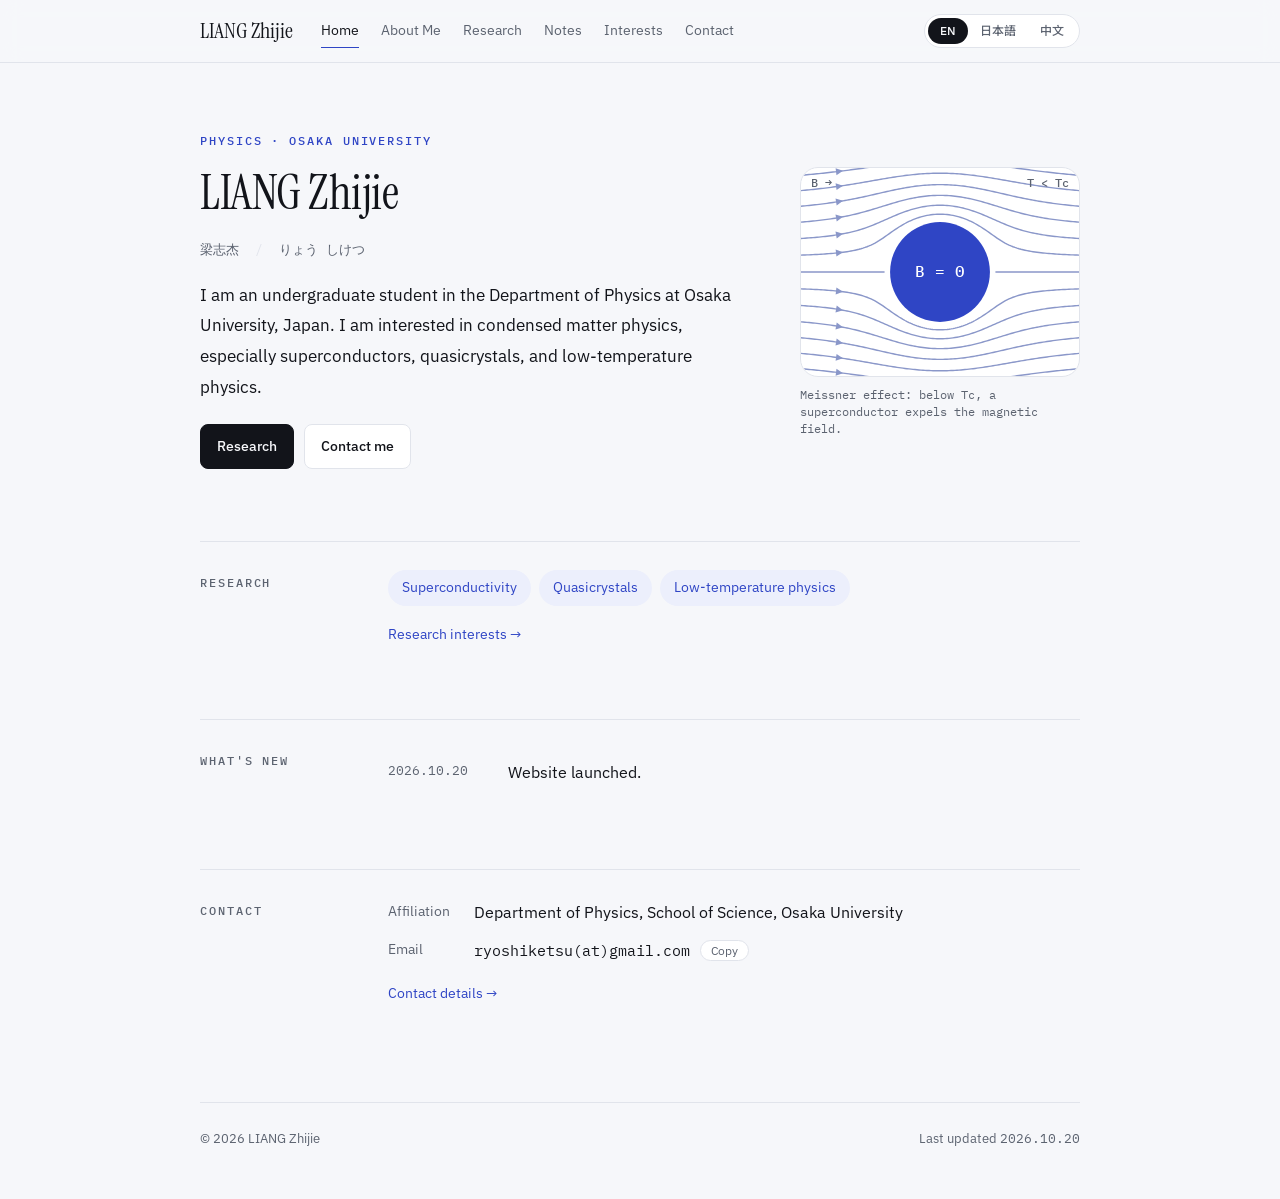
==== index.html @ 00b21ba7 "Add terms for Solid State Physics II and Statistical Mechanics II" ====
<!doctype html>
<html lang="en">
<head>
<meta charset="utf-8">
<meta name="viewport" content="width=device-width, initial-scale=1, viewport-fit=cover">
<meta name="description" content="LIANG Zhijie (梁志杰), Department of Physics, Osaka University">
<title>LIANG Zhijie</title>
<link rel="preconnect" href="https://fonts.googleapis.com">
<link rel="stylesheet" href="https://fonts.googleapis.com/css2?family=Instrument+Serif&family=IBM+Plex+Sans:wght@400;500;600&family=IBM+Plex+Mono:wght@400;500&family=Noto+Sans+JP:wght@400;500;700&family=Noto+Sans+SC:wght@400;500;700&family=Noto+Serif+JP:wght@500;700&family=Noto+Serif+SC:wght@500;700&display=swap">
<link rel="stylesheet" href="style.css?v=f14a0cfb">
</head>
<body data-page="home">
<header class="top">
  <div class="top-in wrap">
    <a class="brand" href="./">LIANG Zhijie</a>
    <nav class="nav" aria-label="Pages">
      <a href="./" data-page="home" data-i="nav_home"></a>
      <a href="about.html" data-page="about" data-i="nav_about"></a>
      <a href="research.html" data-page="research" data-i="nav_research"></a>
      <a href="notes.html" data-page="notes" data-i="nav_notes"></a>
      <a href="interests.html" data-page="interests" data-i="nav_interests"></a>
      <a href="contact.html" data-page="contact" data-i="nav_contact"></a>
    </nav>
    <div class="lang" role="group" aria-label="Language">
      <button type="button" data-lang="en">EN</button>
      <button type="button" data-lang="ja">日本語</button>
      <button type="button" data-lang="zh">中文</button>
    </div>
  </div>
</header>
<main class="page wrap">
  <div class="hero">
    <div class="hero-text">
      <span class="eyebrow" data-i="eyebrow"></span>
      <h1 class="name" data-i="name"></h1>
      <div class="alt-names" id="altNames"></div>
      <p class="lead" data-i="home_bio"></p>
      <div class="actions"><a class="btn primary" href="research.html" data-i="btn_research"></a><a class="btn" href="contact.html" data-i="btn_contact"></a></div>
    </div>
    <figure class="tile-card"><canvas class="sc" aria-hidden="true"></canvas><figcaption data-i="fig"></figcaption></figure>
  </div>
  <section><h2 data-i="h_research"></h2><div class="sec-body"><ul class="keywords" id="keywords"></ul><a class="more" href="research.html" data-i="more_research"></a></div></section>
  <section><h2 data-i="h_news"></h2><div class="sec-body"><ul class="news" id="newsList"></ul></div></section>
  <section><h2 data-i="h_contact"></h2><div class="sec-body"><dl class="kv"><dt data-i="l_aff"></dt><dd data-i="aff"></dd><dt data-i="l_mail"></dt><dd><span class="mail" id="mail">ryoshiketsu(at)gmail.com</span><button class="copy" id="copyBtn" type="button" data-i="copy"></button></dd></dl><a class="more" href="contact.html" data-i="more_contact"></a></div></section>
</main>
<footer class="wrap"><span>© 2026 <span data-i="name"></span></span><span><span data-i="updated"></span> <time>2026.10.20</time></span></footer>
<script src="site.js?v=831c1104"></script>
</body>
</html>
---- style.css ----
/* 布局：学术主页式多页面。首页主视觉为迈斯纳效应示意图，子页标题条为阿布里科索夫磁通涡旋晶格。 */
:root{
  --bg:#F6F7FA; --surface:#FFFFFF; --fg:#12141A; --muted:#5C6370; --line:#E1E4EB;
  --accent:#2F45C5; --accent-soft:#ECEFFC;
  --tile-a:#2F45C5; --tile-b:#DCE3FA; --tile-edge:#FFFFFF; --field:#8A97C9;
  --serif-latin:"Instrument Serif",Georgia,serif;
  --sans:"IBM Plex Sans","Noto Sans SC","Noto Sans JP",system-ui,sans-serif;
  --mono:"IBM Plex Mono",ui-monospace,Menlo,monospace;
  --cjk-sans:"Noto Sans SC"; --cjk-serif:"Noto Serif SC";
}
@media (prefers-color-scheme:dark){:root:not([data-theme="light"]){
  --bg:#0C0E13; --surface:#141720; --fg:#E8EAF0; --muted:#979EAC; --line:#242935;
  --accent:#93A5FF; --accent-soft:#1A2042;
  --tile-a:#4459E0; --tile-b:#161C38; --tile-edge:#0C0E13; --field:#5D6AA8; color-scheme:dark}}
:root[data-theme="dark"]{
  --bg:#0C0E13; --surface:#141720; --fg:#E8EAF0; --muted:#979EAC; --line:#242935;
  --accent:#93A5FF; --accent-soft:#1A2042;
  --tile-a:#4459E0; --tile-b:#161C38; --tile-edge:#0C0E13; --field:#5D6AA8; color-scheme:dark}
:root:lang(ja){--cjk-sans:"Noto Sans JP";--cjk-serif:"Noto Serif JP"}

*,*::before,*::after{box-sizing:border-box}
html{-webkit-text-size-adjust:100%}
body{margin:0;background:var(--bg);color:var(--fg);font-size:16px;line-height:1.8;
  font-family:"IBM Plex Sans",var(--cjk-sans),system-ui,sans-serif;-webkit-font-smoothing:antialiased;
  padding-left:max(20px,env(safe-area-inset-left,0px));padding-right:max(20px,env(safe-area-inset-right,0px))}
body::before{content:"";position:fixed;inset:0 0 auto;height:env(safe-area-inset-top,0px);z-index:10;background:var(--bg)}
a{color:var(--accent);text-underline-offset:3px;text-decoration-thickness:1px}
a:focus-visible,button:focus-visible{outline:2px solid var(--accent);outline-offset:3px;border-radius:4px}
.wrap{max-width:880px;margin:0 auto}

/* 顶栏 */
.top{position:sticky;top:env(safe-area-inset-top,0px);z-index:5;background:color-mix(in srgb,var(--bg) 88%,transparent);
  -webkit-backdrop-filter:blur(10px);backdrop-filter:blur(10px);border-bottom:1px solid var(--line);
  margin-left:calc(-1 * max(20px,env(safe-area-inset-left,0px)));margin-right:calc(-1 * max(20px,env(safe-area-inset-right,0px)));
  padding-left:max(20px,env(safe-area-inset-left,0px));padding-right:max(20px,env(safe-area-inset-right,0px))}
.top-in{display:flex;align-items:center;gap:10px 28px;padding-block:14px;flex-wrap:wrap}
.brand{font-family:var(--serif-latin);font-size:22px;line-height:1;color:var(--fg);text-decoration:none;white-space:nowrap}
.nav{display:flex;flex-wrap:wrap;gap:4px 22px;font-size:14px;margin-right:auto}
.nav a{color:var(--muted);text-decoration:none;padding-block:4px;border-bottom:1.5px solid transparent;transition:color .15s}
.nav a:hover{color:var(--fg)}
.nav a[aria-current="page"]{color:var(--fg);border-bottom-color:var(--accent)}
.lang{display:inline-flex;border:1px solid var(--line);border-radius:999px;padding:3px;background:var(--surface)}
.lang button{font:500 12px/1 var(--sans);background:none;border:0;color:var(--muted);padding:7px 12px;border-radius:999px;cursor:pointer;transition:background .15s,color .15s}
.lang button[aria-pressed="true"]{background:var(--fg);color:var(--bg)}
@media (max-width:640px){.brand{display:none}.nav{gap:2px 16px;order:2;width:100%}.lang{margin-left:auto}}

.page{padding-block:72px 96px;display:flex;flex-direction:column;gap:72px}
@media (max-width:640px){.page{padding-block:40px 64px;gap:48px}}

/* 首页主视觉 */
.hero{display:grid;grid-template-columns:minmax(0,1fr) 280px;gap:56px;align-items:center}
@media (max-width:720px){.hero{grid-template-columns:minmax(0,1fr);gap:28px}.hero .tile-card{order:-1;width:min(100%,280px)}}
.hero-text{min-width:0;display:flex;flex-direction:column;gap:18px}
.eyebrow{font:500 12px/1 var(--mono);letter-spacing:.16em;text-transform:uppercase;color:var(--accent)}
.name{margin:0;font-weight:700;font-size:clamp(34px,5vw,48px);line-height:1.15;letter-spacing:.01em;font-family:var(--cjk-serif),serif;text-wrap:balance}
:root:lang(en) .name{font-family:var(--serif-latin);font-weight:400;letter-spacing:-.01em}
.alt-names{font-family:var(--mono);font-size:13px;color:var(--muted);display:flex;flex-wrap:wrap;gap:4px 16px}
.alt-names span+span::before{content:"/";margin-right:16px;color:var(--line)}
.lead{margin:0;font-size:17px;max-width:34em;color:var(--fg)}
.actions{display:flex;flex-wrap:wrap;gap:10px;margin-top:4px}
.btn{display:inline-flex;align-items:center;gap:8px;font-size:14px;font-weight:500;padding:9px 16px;border-radius:8px;text-decoration:none;border:1px solid var(--line);color:var(--fg);background:var(--surface);transition:border-color .15s,background .15s}
.btn:hover{border-color:var(--fg)}
.btn.primary{background:var(--fg);color:var(--bg);border-color:var(--fg)}
.btn.primary:hover{background:var(--accent);border-color:var(--accent)}

.tile-card{margin:0;width:100%;max-width:100%;display:flex;flex-direction:column;gap:10px}
.tile-card canvas{display:block;width:100%;aspect-ratio:4/3;max-width:100%;border-radius:18px;background:var(--surface);border:1px solid var(--line)}
.tile-card figcaption{font:12px/1.4 var(--mono);color:var(--muted)}

/* 子页标题 */
.page-head{display:flex;flex-direction:column;gap:20px}
.strip{display:block;width:100%;height:72px;border-radius:14px;background:var(--tile-b)}
.page-title{margin:0;font-weight:700;font-size:clamp(30px,4.5vw,42px);line-height:1.15;font-family:var(--cjk-serif),serif}
:root:lang(en) .page-title{font-family:var(--serif-latin);font-weight:400}
.page-head .lead{color:var(--muted)}

/* 版块 */
section{display:grid;grid-template-columns:160px minmax(0,1fr);gap:28px;padding-top:28px;border-top:1px solid var(--line)}
@media (max-width:640px){section{grid-template-columns:minmax(0,1fr);gap:12px;padding-top:20px}}
h2{margin:0;font:500 12px/2.2 var(--mono);letter-spacing:.16em;text-transform:uppercase;color:var(--muted)}
:root:lang(zh) h2,:root:lang(ja) h2{font-family:var(--cjk-sans),sans-serif;font-size:14px;letter-spacing:.12em}
.sec-body{min-width:0;display:flex;flex-direction:column;gap:16px}
.sec-body p{margin:0;max-width:38em}
.more{font-size:14px;text-decoration:none;align-self:flex-start}
.more:hover{text-decoration:underline}

.keywords{display:flex;flex-wrap:wrap;gap:8px;list-style:none;margin:0;padding:0}
.keywords li{font-size:14px;color:var(--accent);background:var(--accent-soft);padding:5px 14px;border-radius:999px}

/* 卡片：研究方向 / 兴趣 */
.cards{display:grid;grid-template-columns:repeat(auto-fit,minmax(220px,1fr));gap:14px;list-style:none;margin:0;padding:0}
.cards li{background:var(--surface);border:1px solid var(--line);border-radius:14px;padding:20px 20px 22px;display:flex;flex-direction:column;gap:8px;min-width:0}
.cards .tag{font:500 12px/1 var(--mono);color:var(--accent);letter-spacing:.04em;align-self:flex-start;background:var(--accent-soft);padding:5px 8px;border-radius:5px}
.cards h3{margin:6px 0 0;font-size:19px;line-height:1.35;font-weight:600}
.cards p{margin:0;color:var(--muted);font-size:15px;line-height:1.7}

.news{list-style:none;margin:0;padding:0;display:flex;flex-direction:column}
.news li{display:grid;grid-template-columns:104px minmax(0,1fr);gap:16px;padding-block:10px}
.news li+li{border-top:1px solid var(--line)}
.news time{font:13px/1.95 var(--mono);color:var(--muted);font-variant-numeric:tabular-nums}

.kv{display:grid;grid-template-columns:auto minmax(0,1fr);gap:10px 24px;margin:0}
.kv dt{color:var(--muted);font-size:14px;padding-top:1px}
.kv dd{margin:0;min-width:0;overflow-wrap:anywhere}
.mail{font-family:var(--mono);font-size:15px}
.copy{margin-left:10px;font:12px var(--sans);border:1px solid var(--line);background:var(--surface);color:var(--muted);
  border-radius:999px;padding:2px 10px;cursor:pointer;vertical-align:1px}
.copy:hover{color:var(--accent);border-color:var(--accent)}

footer{padding-block:24px 48px;border-top:1px solid var(--line);font-size:13px;color:var(--muted);
  display:flex;flex-wrap:wrap;justify-content:space-between;gap:4px 16px}
footer time{font-family:var(--mono)}

/* 讲义笔记 */
.notes{list-style:none;margin:0;padding:0;display:flex;flex-direction:column}
.notes li{display:grid;grid-template-columns:110px minmax(0,1fr) auto;gap:6px 20px;align-items:baseline;padding-block:16px;border-top:1px solid var(--line)}
.notes li:last-child{border-bottom:1px solid var(--line)}
.notes .term{font:13px var(--mono);color:var(--muted)}
.notes .nt{font-weight:600;min-width:0}
.notes .nc{display:block;font-weight:400;font-size:14px;color:var(--muted)}
.notes a.pdf{font:500 13px var(--mono);text-decoration:none;border:1px solid var(--line);border-radius:6px;padding:4px 10px;white-space:nowrap}
.notes a.pdf:hover{border-color:var(--accent)}
@media (max-width:560px){.notes li{grid-template-columns:minmax(0,1fr) auto}.notes .term{grid-column:1/-1}}
.empty{border:1px dashed var(--line);border-radius:14px;padding:28px 24px;color:var(--muted);display:flex;flex-direction:column;gap:6px}
.empty strong{color:var(--fg);font-weight:600}

/* 兴趣卡片可点击 */
.cards a.card-link{display:flex;flex-direction:column;gap:8px;color:inherit;text-decoration:none;height:100%}
.cards li:has(a.card-link){padding:0;transition:border-color .15s,transform .15s}
.cards li:has(a.card-link) a.card-link{padding:20px 20px 22px}
.cards li:has(a.card-link):hover{border-color:var(--accent)}
.cards .go{margin-top:auto;padding-top:6px;font-size:14px;color:var(--accent)}

/* 相册 */
.albums{display:flex;flex-wrap:wrap;gap:8px}
.albums a{font-size:14px;text-decoration:none;color:var(--muted);border:1px solid var(--line);background:var(--surface);padding:6px 14px;border-radius:999px}
.albums a[aria-current="true"]{color:var(--bg);background:var(--fg);border-color:var(--fg)}
.back{font-size:14px;text-decoration:none;align-self:flex-start}
.gallery{display:grid;grid-template-columns:repeat(auto-fill,minmax(220px,1fr));gap:10px;list-style:none;margin:0;padding:0}
.gallery button{display:block;width:100%;padding:0;border:0;background:var(--tile-b);border-radius:10px;overflow:hidden;cursor:zoom-in;aspect-ratio:4/3}
.gallery img{display:block;width:100%;height:100%;object-fit:cover;transition:transform .3s}
.gallery button:hover img{transform:scale(1.03)}
.gallery figcaption{font-size:13px;color:var(--muted);padding-top:6px}
.gallery figure{margin:0}
.slots{display:grid;grid-template-columns:repeat(3,minmax(0,1fr));gap:10px}
.slots span{aspect-ratio:4/3;border-radius:10px;border:1px dashed var(--line)}
.lightbox{position:fixed;inset:0;z-index:20;background:rgba(8,10,14,.92);display:flex;flex-direction:column;align-items:center;justify-content:center;gap:12px;
  padding:max(56px,env(safe-area-inset-top,0px)) max(16px,env(safe-area-inset-right,0px)) max(24px,env(safe-area-inset-bottom,0px)) max(16px,env(safe-area-inset-left,0px))}
.lightbox img{max-width:100%;max-height:78vh;border-radius:6px;object-fit:contain}
.lightbox p{margin:0;color:#D5D9E3;font-size:14px;text-align:center}
.lightbox button{position:absolute;background:rgba(255,255,255,.1);color:#fff;border:0;border-radius:999px;width:44px;height:44px;font-size:20px;cursor:pointer}
.lb-close{top:max(12px,env(safe-area-inset-top,0px));right:max(12px,env(safe-area-inset-right,0px))}
.lb-prev{left:max(12px,env(safe-area-inset-left,0px));top:50%}
.lb-next{right:max(12px,env(safe-area-inset-right,0px));top:50%}

@media (prefers-reduced-motion:no-preference){
  .hero-text>*,.tile-card,.page-head>*{animation:rise .6s cubic-bezier(.2,.7,.2,1) both}
  .hero-text>*:nth-child(2){animation-delay:.05s}.hero-text>*:nth-child(3){animation-delay:.1s}
  .hero-text>*:nth-child(4){animation-delay:.15s}.hero-text>*:nth-child(5){animation-delay:.2s}
  .tile-card{animation-delay:.1s}
}
@keyframes rise{from{transform:translateY(8px)}to{transform:none}}
.lightbox[hidden]{display:none}
#hobbies{grid-template-columns:repeat(2,minmax(0,1fr))}
@media (max-width:560px){#hobbies{grid-template-columns:minmax(0,1fr)}}
#gallery{display:flex;flex-direction:column;gap:10px}
.edu li{grid-template-columns:150px minmax(0,1fr)}
@media (max-width:560px){.edu li{grid-template-columns:minmax(0,1fr);gap:0}}

/* 相册合集 */
#photoHead{display:flex;flex-direction:column;gap:14px}
.coll-meta{margin:0;display:flex;flex-wrap:wrap;gap:4px 0;font:13px/1.6 var(--mono);color:var(--muted)}
.coll-meta span+span::before{content:"·";margin:0 10px;color:var(--line)}
.collections{list-style:none;margin:0;padding:0;display:grid;grid-template-columns:repeat(auto-fill,minmax(300px,1fr));gap:16px}
.collections a{position:relative;display:block;aspect-ratio:3/2;max-width:100%;border-radius:16px;overflow:hidden;background:var(--tile-b);color:#fff;text-decoration:none}
.collections img{display:block;width:100%;height:100%;object-fit:cover;transition:transform .5s cubic-bezier(.2,.7,.2,1)}
.collections a:hover img{transform:scale(1.04)}
.collections .info{position:absolute;inset:auto 0 0 0;padding:48px 18px 16px;display:flex;flex-direction:column;gap:2px;
  background:linear-gradient(to top,rgba(6,8,12,.85),rgba(6,8,12,0))}
.collections .t{font-size:18px;font-weight:600;line-height:1.35}
.collections .m{font:12px var(--mono);color:rgba(255,255,255,.75)}
#gallery figure{margin:0;display:flex;flex-direction:column;gap:8px}
#gallery figure button{display:block;width:100%;padding:0;border:0;background:var(--tile-b);border-radius:12px;overflow:hidden;cursor:zoom-in}
#gallery figure img{display:block;width:100%;height:auto;transition:transform .5s cubic-bezier(.2,.7,.2,1)}
#gallery figure button:hover img{transform:scale(1.025)}
#gallery figcaption{font-size:13px;color:var(--muted);display:flex;gap:10px;align-items:baseline}
#gallery figcaption .num{font:12px var(--mono);color:var(--accent)}
.lead-photo button{border-radius:18px!important}
.masonry{columns:2 300px;column-gap:16px;margin-top:8px}
.masonry figure{break-inside:avoid;margin:0 0 20px!important}
.lightbox p{font-family:var(--mono);white-space:pre}

/* 笔记列表（带状态） */
.notes li{grid-template-columns:auto minmax(0,1fr) auto;align-items:start}
.notes .nt{display:flex;flex-direction:column;gap:2px;font-size:17px}
.notes .nm{font:12px/1.6 var(--mono);color:var(--muted);font-weight:400;margin-top:4px}
.nstatus{font:500 12px/1 var(--sans);padding:5px 9px;border-radius:999px;white-space:nowrap;margin-top:3px}
.nstatus.draft{color:#9A5B00;background:#FFF1D6}
.nstatus.done{color:#1D6B3F;background:#DDF3E6}
@media (prefers-color-scheme:dark){:root:not([data-theme="light"]) .nstatus.draft{color:#FFC76B;background:#3A2A0C}:root:not([data-theme="light"]) .nstatus.done{color:#7FD9A5;background:#123222}}
:root[data-theme="dark"] .nstatus.draft{color:#FFC76B;background:#3A2A0C}
:root[data-theme="dark"] .nstatus.done{color:#7FD9A5;background:#123222}
@media (max-width:560px){.notes li{grid-template-columns:minmax(0,1fr) auto}.notes .nstatus{grid-column:1/-1;justify-self:start}}
#notes{display:flex;flex-direction:column;gap:48px}
.group-lead{color:var(--muted);font-size:14px}
.nstatus.course{color:var(--accent);background:var(--accent-soft)}
.notes li{grid-template-columns:104px minmax(0,1fr) auto}
.notes .nstatus{justify-self:start}
@media (max-width:560px){.notes li{grid-template-columns:minmax(0,1fr) auto}}
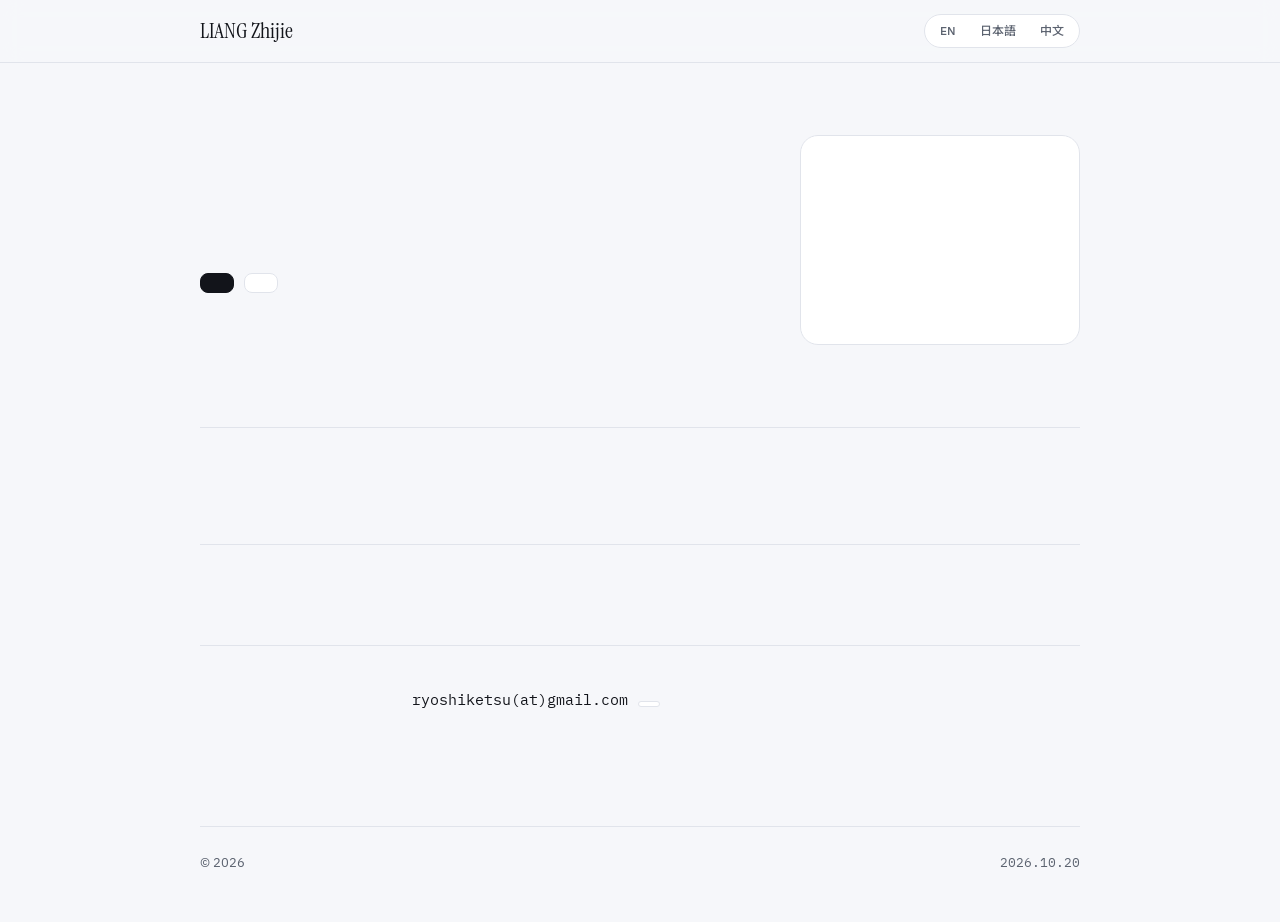
==== commit b6702545: "Mark semiconductor notes as Japanese" ====
--- a/index.html
+++ b/index.html
@@ -44,6 +44,6 @@
   <section><h2 data-i="h_contact"></h2><div class="sec-body"><dl class="kv"><dt data-i="l_aff"></dt><dd data-i="aff"></dd><dt data-i="l_mail"></dt><dd><span class="mail" id="mail">ryoshiketsu(at)gmail.com</span><button class="copy" id="copyBtn" type="button" data-i="copy"></button></dd></dl><a class="more" href="contact.html" data-i="more_contact"></a></div></section>
 </main>
 <footer class="wrap"><span>© 2026 <span data-i="name"></span></span><span><span data-i="updated"></span> <time>2026.10.20</time></span></footer>
-<script src="site.js?v=831c1104"></script>
+<script src="site.js?v=d21452b5"></script>
 </body>
 </html>
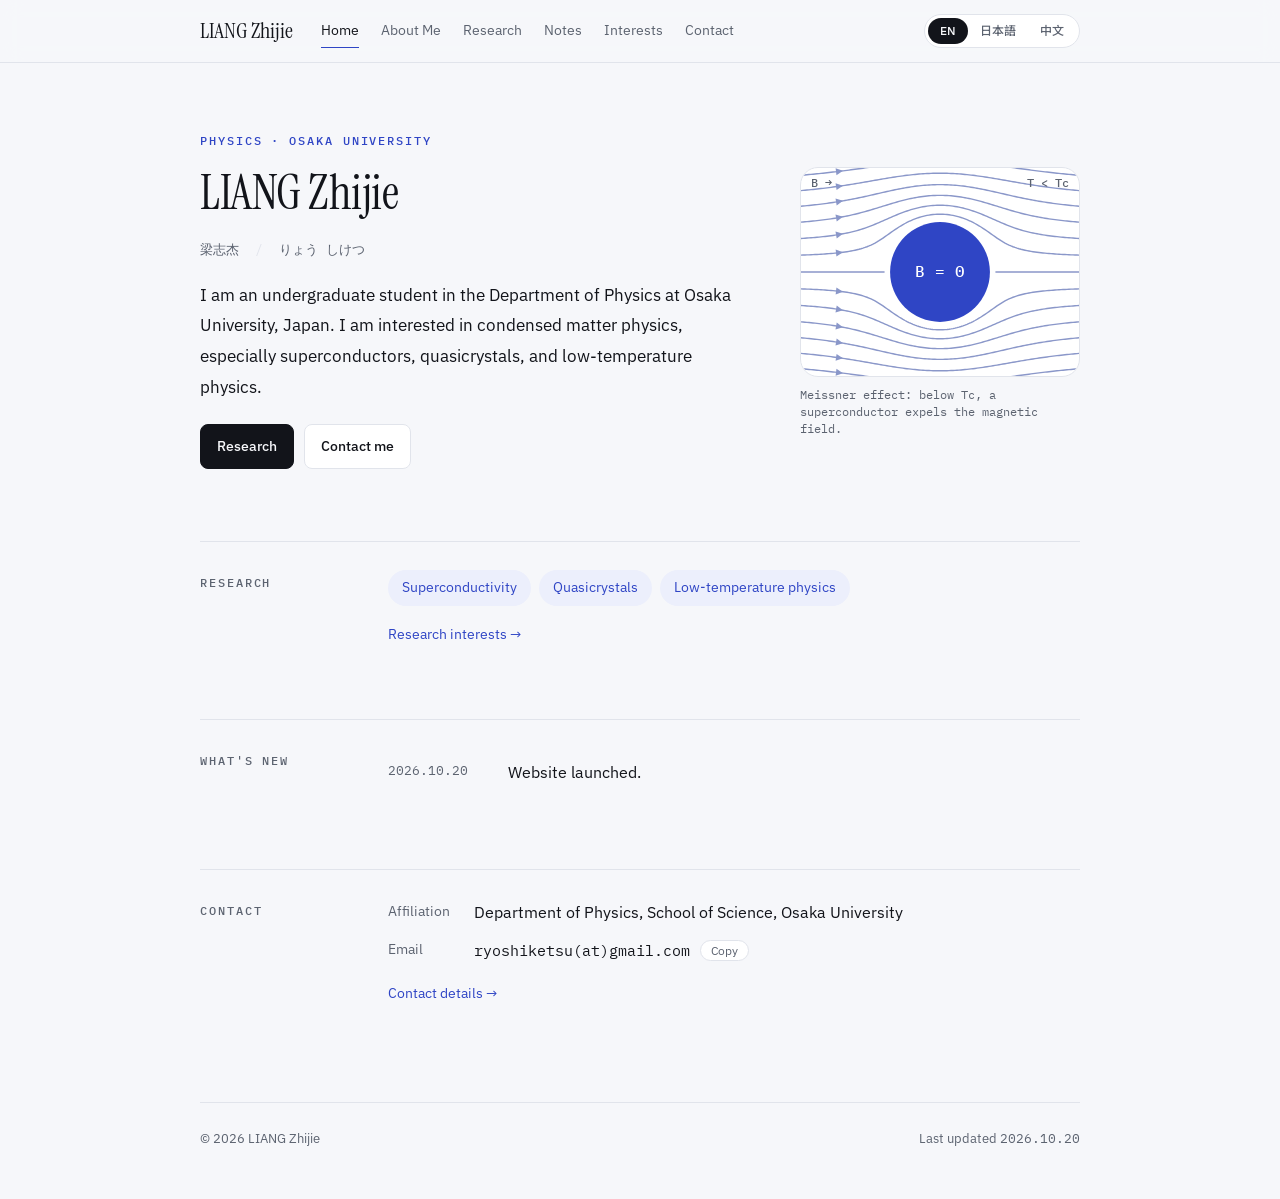
==== commit 134b77df: "Fix syntax error in site.js" ====
--- a/index.html
+++ b/index.html
@@ -44,6 +44,6 @@
   <section><h2 data-i="h_contact"></h2><div class="sec-body"><dl class="kv"><dt data-i="l_aff"></dt><dd data-i="aff"></dd><dt data-i="l_mail"></dt><dd><span class="mail" id="mail">ryoshiketsu(at)gmail.com</span><button class="copy" id="copyBtn" type="button" data-i="copy"></button></dd></dl><a class="more" href="contact.html" data-i="more_contact"></a></div></section>
 </main>
 <footer class="wrap"><span>© 2026 <span data-i="name"></span></span><span><span data-i="updated"></span> <time>2026.10.20</time></span></footer>
-<script src="site.js?v=d21452b5"></script>
+<script src="site.js?v=c3fbdc4a"></script>
 </body>
 </html>
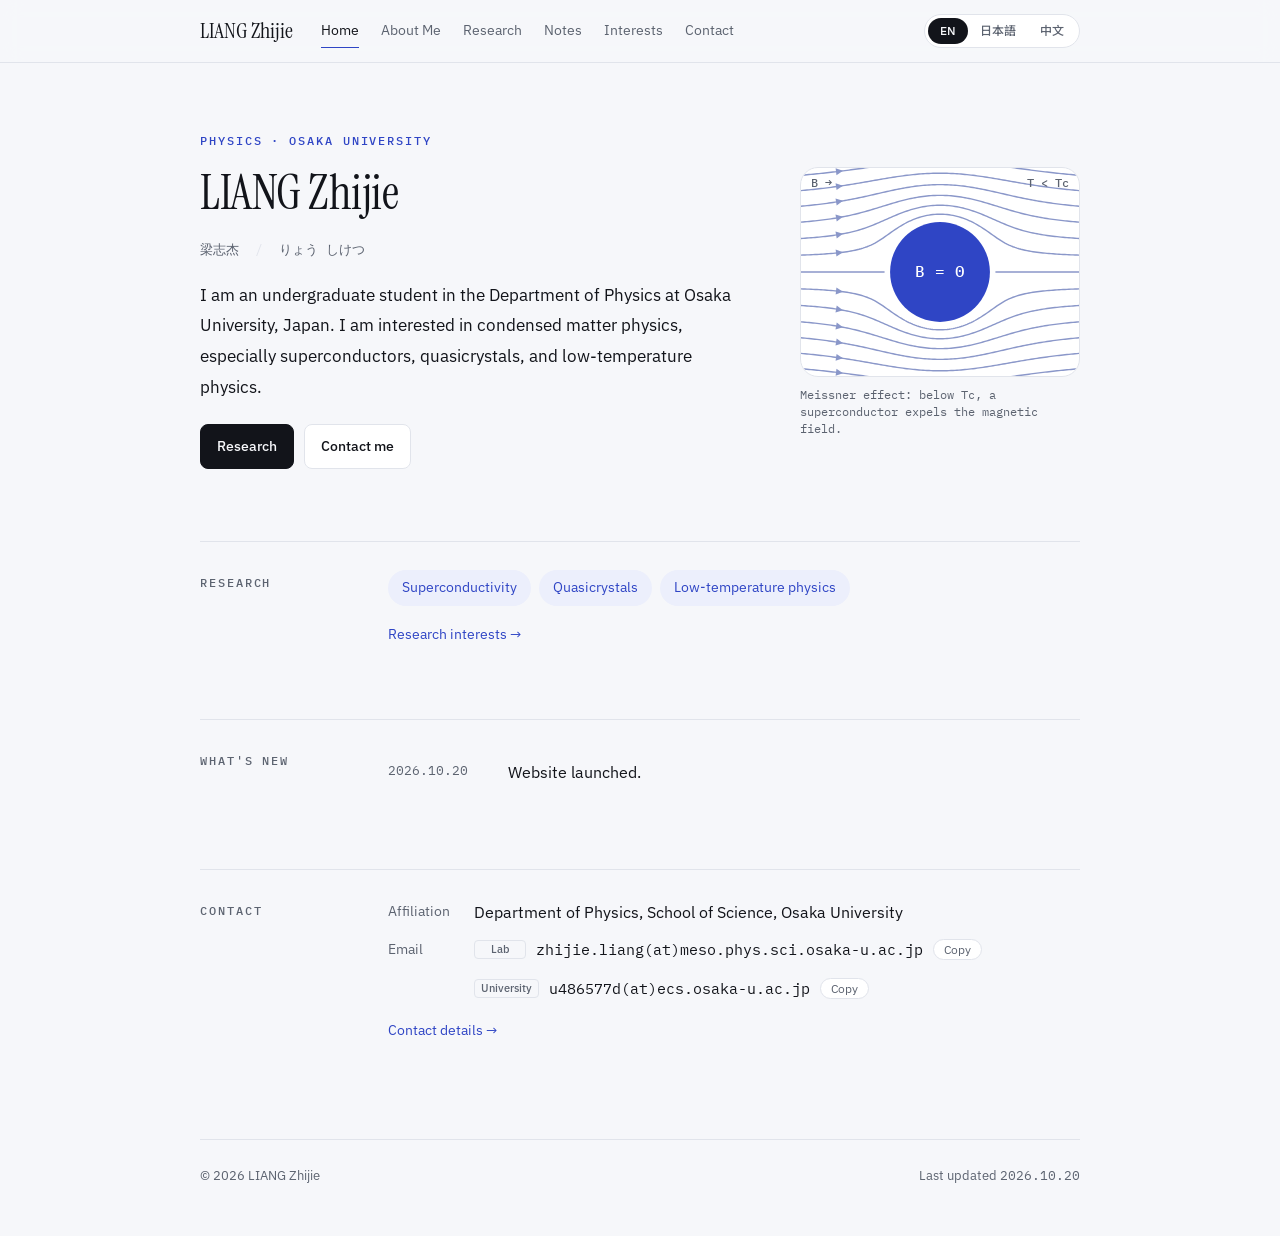
==== commit 93e6802d: "Update email addresses" ====
--- a/index.html
+++ b/index.html
@@ -7,7 +7,7 @@
 <title>LIANG Zhijie</title>
 <link rel="preconnect" href="https://fonts.googleapis.com">
 <link rel="stylesheet" href="https://fonts.googleapis.com/css2?family=Instrument+Serif&family=IBM+Plex+Sans:wght@400;500;600&family=IBM+Plex+Mono:wght@400;500&family=Noto+Sans+JP:wght@400;500;700&family=Noto+Sans+SC:wght@400;500;700&family=Noto+Serif+JP:wght@500;700&family=Noto+Serif+SC:wght@500;700&display=swap">
-<link rel="stylesheet" href="style.css?v=f14a0cfb">
+<link rel="stylesheet" href="style.css?v=0c3cdcfd">
 </head>
 <body data-page="home">
 <header class="top">
@@ -41,9 +41,9 @@
   </div>
   <section><h2 data-i="h_research"></h2><div class="sec-body"><ul class="keywords" id="keywords"></ul><a class="more" href="research.html" data-i="more_research"></a></div></section>
   <section><h2 data-i="h_news"></h2><div class="sec-body"><ul class="news" id="newsList"></ul></div></section>
-  <section><h2 data-i="h_contact"></h2><div class="sec-body"><dl class="kv"><dt data-i="l_aff"></dt><dd data-i="aff"></dd><dt data-i="l_mail"></dt><dd><span class="mail" id="mail">ryoshiketsu(at)gmail.com</span><button class="copy" id="copyBtn" type="button" data-i="copy"></button></dd></dl><a class="more" href="contact.html" data-i="more_contact"></a></div></section>
+  <section><h2 data-i="h_contact"></h2><div class="sec-body"><dl class="kv"><dt data-i="l_aff"></dt><dd data-i="aff"></dd><dt data-i="l_mail"></dt><dd><ul class="mails"><li><span class="mail-tag" data-i="mail_lab"></span><span class="mail">zhijie.liang(at)meso.phys.sci.osaka-u.ac.jp</span><button class="copy" type="button" data-i="copy"></button></li><li><span class="mail-tag" data-i="mail_uni"></span><span class="mail">u486577d(at)ecs.osaka-u.ac.jp</span><button class="copy" type="button" data-i="copy"></button></li></ul></dd></dl><a class="more" href="contact.html" data-i="more_contact"></a></div></section>
 </main>
 <footer class="wrap"><span>© 2026 <span data-i="name"></span></span><span><span data-i="updated"></span> <time>2026.10.20</time></span></footer>
-<script src="site.js?v=c3fbdc4a"></script>
+<script src="site.js?v=ff427103"></script>
 </body>
 </html>
--- a/style.css
+++ b/style.css
@@ -207,3 +207,9 @@
 .notes li{grid-template-columns:104px minmax(0,1fr) auto}
 .notes .nstatus{justify-self:start}
 @media (max-width:560px){.notes li{grid-template-columns:minmax(0,1fr) auto}}
+.mails{list-style:none;margin:0;padding:0;display:flex;flex-direction:column;gap:6px}
+.mails li{display:flex;flex-wrap:wrap;align-items:center;gap:4px 10px;min-width:0}
+.mail-tag{font:500 11px/1 var(--sans);color:var(--muted);border:1px solid var(--line);border-radius:4px;padding:3px 6px;min-width:52px;text-align:center}
+.mails .mail{overflow-wrap:anywhere;min-width:0}
+.mails .copy{margin-left:0}
+.mails{gap:12px}
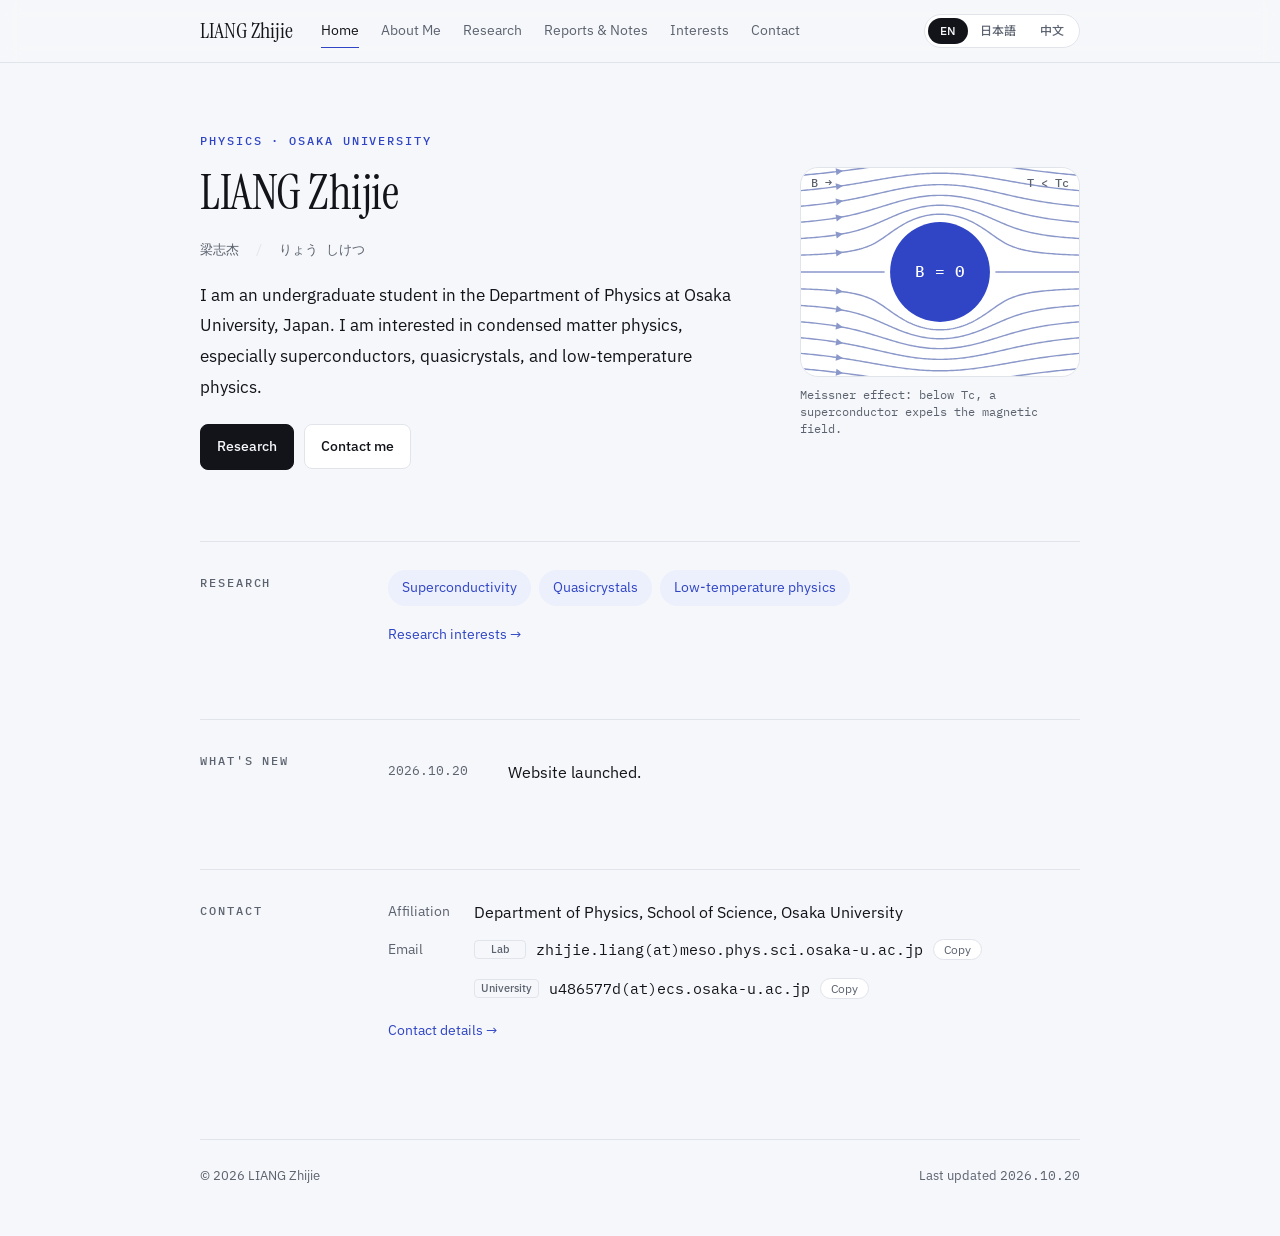
==== commit 6a4d079c: "Add Fukushima report; rename Notes to Reports, Articles and Notes" ====
--- a/index.html
+++ b/index.html
@@ -7,7 +7,7 @@
 <title>LIANG Zhijie</title>
 <link rel="preconnect" href="https://fonts.googleapis.com">
 <link rel="stylesheet" href="https://fonts.googleapis.com/css2?family=Instrument+Serif&family=IBM+Plex+Sans:wght@400;500;600&family=IBM+Plex+Mono:wght@400;500&family=Noto+Sans+JP:wght@400;500;700&family=Noto+Sans+SC:wght@400;500;700&family=Noto+Serif+JP:wght@500;700&family=Noto+Serif+SC:wght@500;700&display=swap">
-<link rel="stylesheet" href="style.css?v=0c3cdcfd">
+<link rel="stylesheet" href="style.css?v=3d787476">
 </head>
 <body data-page="home">
 <header class="top">
@@ -44,6 +44,6 @@
   <section><h2 data-i="h_contact"></h2><div class="sec-body"><dl class="kv"><dt data-i="l_aff"></dt><dd data-i="aff"></dd><dt data-i="l_mail"></dt><dd><ul class="mails"><li><span class="mail-tag" data-i="mail_lab"></span><span class="mail">zhijie.liang(at)meso.phys.sci.osaka-u.ac.jp</span><button class="copy" type="button" data-i="copy"></button></li><li><span class="mail-tag" data-i="mail_uni"></span><span class="mail">u486577d(at)ecs.osaka-u.ac.jp</span><button class="copy" type="button" data-i="copy"></button></li></ul></dd></dl><a class="more" href="contact.html" data-i="more_contact"></a></div></section>
 </main>
 <footer class="wrap"><span>© 2026 <span data-i="name"></span></span><span><span data-i="updated"></span> <time>2026.10.20</time></span></footer>
-<script src="site.js?v=ff427103"></script>
+<script src="site.js?v=78d135d6"></script>
 </body>
 </html>
--- a/style.css
+++ b/style.css
@@ -213,3 +213,31 @@
 .mails .mail{overflow-wrap:anywhere;min-width:0}
 .mails .copy{margin-left:0}
 .mails{gap:12px}
+
+/* 合集封面 + 按时间排列的照片 */
+.coll-hero{position:relative;margin-top:4px;border-radius:20px;overflow:hidden;background:var(--tile-b);aspect-ratio:21/9;max-width:100%}
+.coll-hero img{display:block;width:100%;height:100%;object-fit:cover}
+.coll-hero-text{position:absolute;inset:auto 0 0 0;padding:72px 28px 24px;display:flex;flex-direction:column;gap:8px;color:#fff;
+  background:linear-gradient(to top,rgba(6,8,12,.82),rgba(6,8,12,0))}
+.coll-hero-text .eyebrow{color:rgba(255,255,255,.8)}
+.coll-hero-text .page-title{color:#fff}
+.coll-hero-text .coll-meta{color:rgba(255,255,255,.78)}
+.coll-hero-text .coll-meta span+span::before{color:rgba(255,255,255,.4)}
+@media (max-width:640px){.coll-hero{aspect-ratio:4/3}.coll-hero-text{padding:56px 18px 16px}}
+#gallery{gap:44px!important}
+.day{display:flex;flex-direction:column;gap:14px}
+.day-head{display:flex;align-items:baseline;flex-wrap:wrap;gap:4px 14px;padding-bottom:10px;border-bottom:1px solid var(--line)}
+.day-date{font:500 22px/1 var(--mono);color:var(--accent);font-variant-numeric:tabular-nums}
+.day-name{font-weight:600}
+.day-count{font:12px var(--mono);color:var(--muted);margin-left:auto}
+.jgrid{display:flex;flex-wrap:wrap;gap:8px}
+.jgrid figure{flex-grow:var(--r);flex-basis:calc(var(--r) * 200px);min-width:0;margin:0!important;gap:6px!important}
+.jgrid figure button{aspect-ratio:var(--r);border-radius:8px!important}
+.jgrid figure img{height:100%!important;object-fit:cover}
+.jgrid .jfill{flex-grow:10;flex-basis:0}
+@media (max-width:640px){.jgrid figure{flex-basis:calc(var(--r) * 130px)}}
+.jgrid{gap:6px}
+.jgrid figure{flex-basis:calc(var(--r) * 140px)}
+.jgrid figcaption{font-size:12px!important;white-space:nowrap;overflow:hidden;text-overflow:ellipsis}
+@media (max-width:640px){.jgrid figure{flex-basis:calc(var(--r) * 82px)}.jgrid{gap:4px}}
+.coll-hero img{object-position:center 60%}
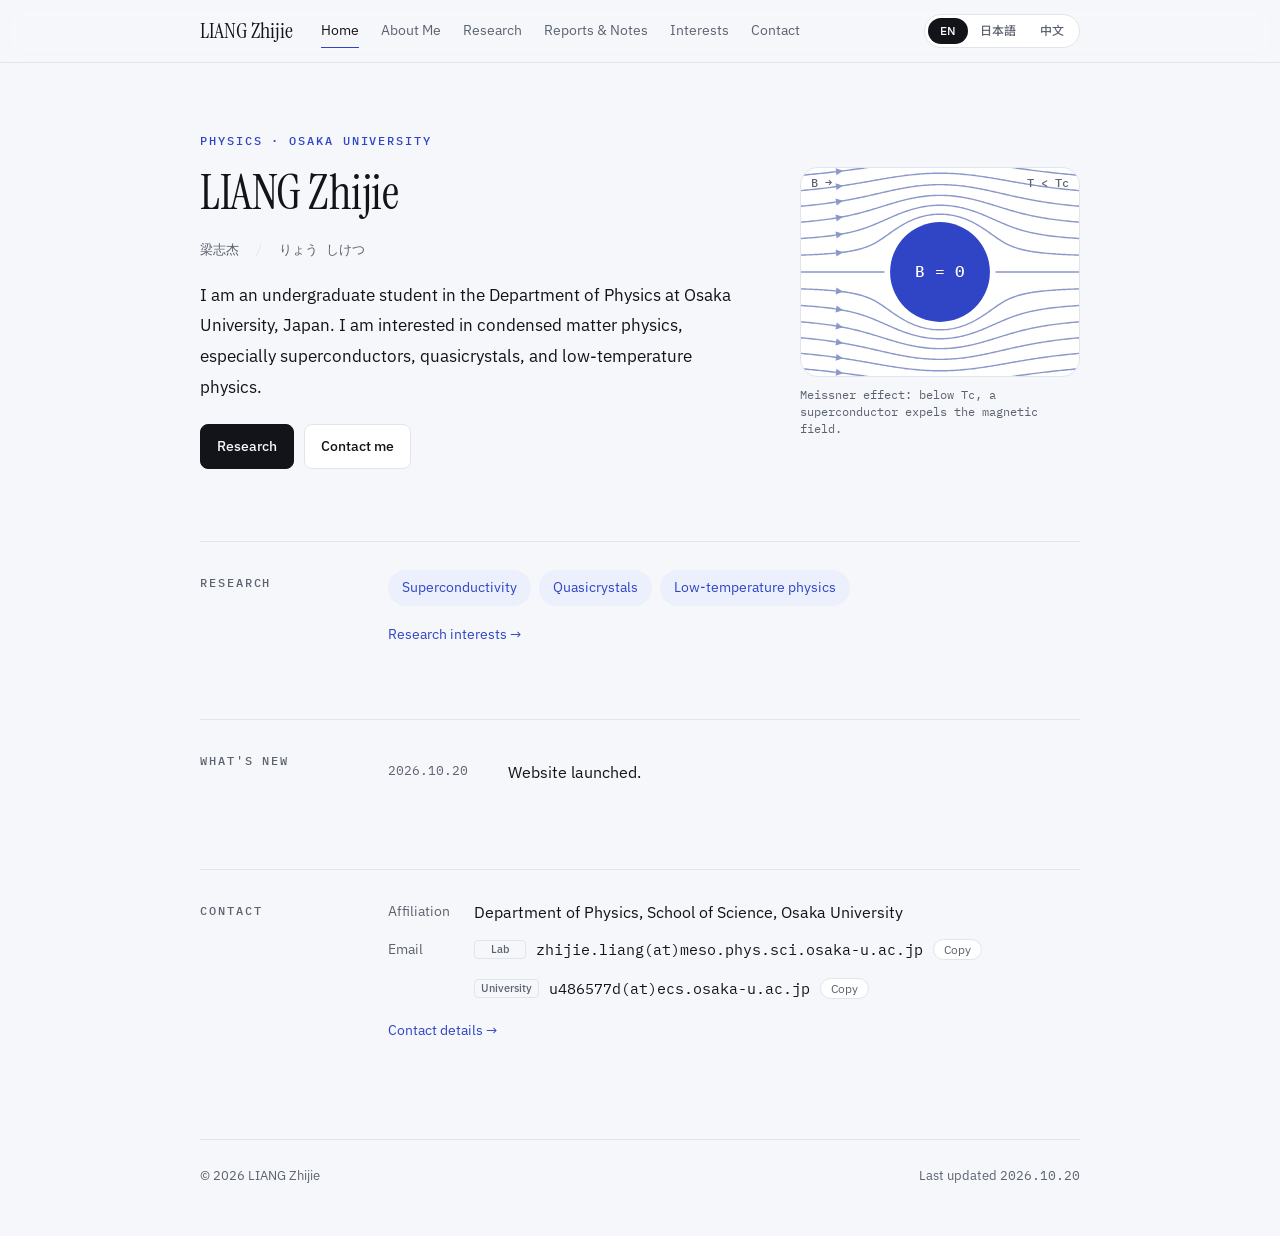
==== commit cd25f7a1: "Add Current Noise and Quantization notes" ====
--- a/index.html
+++ b/index.html
@@ -44,6 +44,6 @@
   <section><h2 data-i="h_contact"></h2><div class="sec-body"><dl class="kv"><dt data-i="l_aff"></dt><dd data-i="aff"></dd><dt data-i="l_mail"></dt><dd><ul class="mails"><li><span class="mail-tag" data-i="mail_lab"></span><span class="mail">zhijie.liang(at)meso.phys.sci.osaka-u.ac.jp</span><button class="copy" type="button" data-i="copy"></button></li><li><span class="mail-tag" data-i="mail_uni"></span><span class="mail">u486577d(at)ecs.osaka-u.ac.jp</span><button class="copy" type="button" data-i="copy"></button></li></ul></dd></dl><a class="more" href="contact.html" data-i="more_contact"></a></div></section>
 </main>
 <footer class="wrap"><span>© 2026 <span data-i="name"></span></span><span><span data-i="updated"></span> <time>2026.10.20</time></span></footer>
-<script src="site.js?v=78d135d6"></script>
+<script src="site.js?v=4196d192"></script>
 </body>
 </html>
